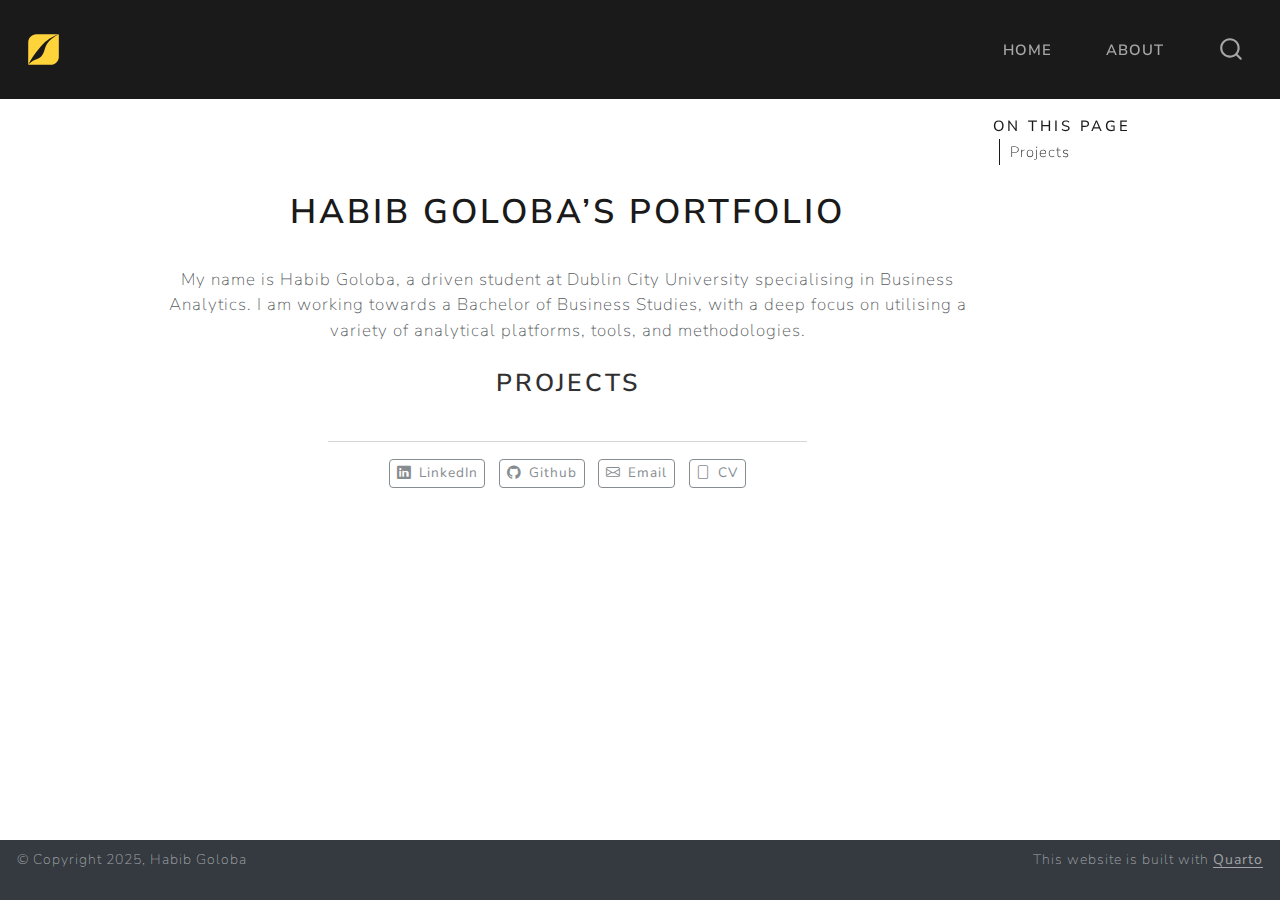
==== docs/index.html @ 38d1c58e "use logo" ====
<!DOCTYPE html>
<html xmlns="http://www.w3.org/1999/xhtml" lang="en" xml:lang="en"><head>

<meta charset="utf-8">
<meta name="generator" content="quarto-1.6.42">

<meta name="viewport" content="width=device-width, initial-scale=1.0, user-scalable=yes">


<title>Habib Goloba’s Portfolio – Habib Goloba</title>
<style>
code{white-space: pre-wrap;}
span.smallcaps{font-variant: small-caps;}
div.columns{display: flex; gap: min(4vw, 1.5em);}
div.column{flex: auto; overflow-x: auto;}
div.hanging-indent{margin-left: 1.5em; text-indent: -1.5em;}
ul.task-list{list-style: none;}
ul.task-list li input[type="checkbox"] {
  width: 0.8em;
  margin: 0 0.8em 0.2em -1em; /* quarto-specific, see https://github.com/quarto-dev/quarto-cli/issues/4556 */ 
  vertical-align: middle;
}
</style>


<script src="site_libs/quarto-nav/quarto-nav.js"></script>
<script src="site_libs/quarto-nav/headroom.min.js"></script>
<script src="site_libs/clipboard/clipboard.min.js"></script>
<script src="site_libs/quarto-search/autocomplete.umd.js"></script>
<script src="site_libs/quarto-search/fuse.min.js"></script>
<script src="site_libs/quarto-search/quarto-search.js"></script>
<meta name="quarto:offset" content="./">
<link href="./images/square-pied-piper-brands.svg" rel="icon" type="image/svg+xml">
<script src="site_libs/quarto-html/quarto.js"></script>
<script src="site_libs/quarto-html/popper.min.js"></script>
<script src="site_libs/quarto-html/tippy.umd.min.js"></script>
<link href="site_libs/quarto-html/tippy.css" rel="stylesheet">
<link href="site_libs/quarto-html/quarto-syntax-highlighting-2f5df379a58b258e96c21c0638c20c03.css" rel="stylesheet" id="quarto-text-highlighting-styles">
<script src="site_libs/bootstrap/bootstrap.min.js"></script>
<link href="site_libs/bootstrap/bootstrap-icons.css" rel="stylesheet">
<link href="site_libs/bootstrap/bootstrap-656419012b14e14691f5a7153554634d.min.css" rel="stylesheet" append-hash="true" id="quarto-bootstrap" data-mode="light">
<script id="quarto-search-options" type="application/json">{
  "location": "navbar",
  "copy-button": false,
  "collapse-after": 3,
  "panel-placement": "end",
  "type": "overlay",
  "limit": 50,
  "keyboard-shortcut": [
    "f",
    "/",
    "s"
  ],
  "show-item-context": false,
  "language": {
    "search-no-results-text": "No results",
    "search-matching-documents-text": "matching documents",
    "search-copy-link-title": "Copy link to search",
    "search-hide-matches-text": "Hide additional matches",
    "search-more-match-text": "more match in this document",
    "search-more-matches-text": "more matches in this document",
    "search-clear-button-title": "Clear",
    "search-text-placeholder": "",
    "search-detached-cancel-button-title": "Cancel",
    "search-submit-button-title": "Submit",
    "search-label": "Search"
  }
}</script>


<link rel="stylesheet" href="styles.css">
</head>

<body class="nav-fixed">

<div id="quarto-search-results"></div>
  <header id="quarto-header" class="headroom fixed-top">
    <nav class="navbar navbar-expand-lg " data-bs-theme="dark">
      <div class="navbar-container container-fluid">
      <div class="navbar-brand-container mx-auto">
    <a href="./index.html" class="navbar-brand navbar-brand-logo">
    <img src="./images/square-pied-piper-brands.svg" alt="" class="navbar-logo">
    </a>
  </div>
            <div id="quarto-search" class="" title="Search"></div>
          <button class="navbar-toggler" type="button" data-bs-toggle="collapse" data-bs-target="#navbarCollapse" aria-controls="navbarCollapse" role="menu" aria-expanded="false" aria-label="Toggle navigation" onclick="if (window.quartoToggleHeadroom) { window.quartoToggleHeadroom(); }">
  <span class="navbar-toggler-icon"></span>
</button>
          <div class="collapse navbar-collapse" id="navbarCollapse">
            <ul class="navbar-nav navbar-nav-scroll ms-auto">
  <li class="nav-item">
    <a class="nav-link active" href="./index.html" aria-current="page"> 
<span class="menu-text">Home</span></a>
  </li>  
  <li class="nav-item">
    <a class="nav-link" href="./about.html"> 
<span class="menu-text">About</span></a>
  </li>  
</ul>
          </div> <!-- /navcollapse -->
            <div class="quarto-navbar-tools">
</div>
      </div> <!-- /container-fluid -->
    </nav>
</header>
<!-- content -->
<div id="quarto-content" class="quarto-container page-columns page-rows-contents page-layout-article page-navbar">
<!-- sidebar -->
<!-- margin-sidebar -->
    <div id="quarto-margin-sidebar" class="sidebar margin-sidebar">
        <nav id="TOC" role="doc-toc" class="toc-active">
    <h2 id="toc-title">On this page</h2>
  <ul>
  <li><a href="#projects" id="toc-projects" class="nav-link active" data-scroll-target="#projects">Projects</a></li>
  </ul>
</nav>
    </div>
<!-- main -->
<div class="quarto-about-jolla">
 <header id="title-block-header" class="quarto-title-block default">
<div class="quarto-title">
<h1 class="title">Habib Goloba’s Portfolio</h1>
</div>
<div class="quarto-title-meta">
  </div>
</header><main class="content" id="quarto-document-content">

<p>My name is Habib Goloba, a driven student at Dublin City University specialising in Business Analytics. I am working towards a Bachelor of Business Studies, with a deep focus on utilising a variety of analytical platforms, tools, and methodologies.</p>
<section id="projects" class="level3">
<h3 data-anchor-id="projects">Projects</h3>


</section>
</main> 
  <hr class="about-sep">
   <div class="about-links">
  <a href="https://www.linkedin.com/in/habib-goloba-99a725255/" class="about-link" rel="" target="_blank">
    <i class="bi bi-linkedin"></i>
     <span class="about-link-text">LinkedIn</span>
  </a>
  <a href="https://github.com/Habib1209" class="about-link" rel="" target="_blank">
    <i class="bi bi-github"></i>
     <span class="about-link-text">Github</span>
  </a>
  <a href="mailto:habib.goloba2@mail.dcu.ie" class="about-link" rel="" target="">
    <i class="bi bi-envelope"></i>
     <span class="about-link-text">Email</span>
  </a>
  <a href="/documentation/cv.pdf" class="about-link" rel="" target="">
    <i class="bi bi-file"></i>
     <span class="about-link-text">CV</span>
  </a>
</div>
</div>
 <!-- /main -->
<script id="quarto-html-after-body" type="application/javascript">
window.document.addEventListener("DOMContentLoaded", function (event) {
  const toggleBodyColorMode = (bsSheetEl) => {
    const mode = bsSheetEl.getAttribute("data-mode");
    const bodyEl = window.document.querySelector("body");
    if (mode === "dark") {
      bodyEl.classList.add("quarto-dark");
      bodyEl.classList.remove("quarto-light");
    } else {
      bodyEl.classList.add("quarto-light");
      bodyEl.classList.remove("quarto-dark");
    }
  }
  const toggleBodyColorPrimary = () => {
    const bsSheetEl = window.document.querySelector("link#quarto-bootstrap");
    if (bsSheetEl) {
      toggleBodyColorMode(bsSheetEl);
    }
  }
  toggleBodyColorPrimary();  
  const isCodeAnnotation = (el) => {
    for (const clz of el.classList) {
      if (clz.startsWith('code-annotation-')) {                     
        return true;
      }
    }
    return false;
  }
  const onCopySuccess = function(e) {
    // button target
    const button = e.trigger;
    // don't keep focus
    button.blur();
    // flash "checked"
    button.classList.add('code-copy-button-checked');
    var currentTitle = button.getAttribute("title");
    button.setAttribute("title", "Copied!");
    let tooltip;
    if (window.bootstrap) {
      button.setAttribute("data-bs-toggle", "tooltip");
      button.setAttribute("data-bs-placement", "left");
      button.setAttribute("data-bs-title", "Copied!");
      tooltip = new bootstrap.Tooltip(button, 
        { trigger: "manual", 
          customClass: "code-copy-button-tooltip",
          offset: [0, -8]});
      tooltip.show();    
    }
    setTimeout(function() {
      if (tooltip) {
        tooltip.hide();
        button.removeAttribute("data-bs-title");
        button.removeAttribute("data-bs-toggle");
        button.removeAttribute("data-bs-placement");
      }
      button.setAttribute("title", currentTitle);
      button.classList.remove('code-copy-button-checked');
    }, 1000);
    // clear code selection
    e.clearSelection();
  }
  const getTextToCopy = function(trigger) {
      const codeEl = trigger.previousElementSibling.cloneNode(true);
      for (const childEl of codeEl.children) {
        if (isCodeAnnotation(childEl)) {
          childEl.remove();
        }
      }
      return codeEl.innerText;
  }
  const clipboard = new window.ClipboardJS('.code-copy-button:not([data-in-quarto-modal])', {
    text: getTextToCopy
  });
  clipboard.on('success', onCopySuccess);
  if (window.document.getElementById('quarto-embedded-source-code-modal')) {
    const clipboardModal = new window.ClipboardJS('.code-copy-button[data-in-quarto-modal]', {
      text: getTextToCopy,
      container: window.document.getElementById('quarto-embedded-source-code-modal')
    });
    clipboardModal.on('success', onCopySuccess);
  }
    var localhostRegex = new RegExp(/^(?:http|https):\/\/localhost\:?[0-9]*\//);
    var mailtoRegex = new RegExp(/^mailto:/);
      var filterRegex = new RegExp('/' + window.location.host + '/');
    var isInternal = (href) => {
        return filterRegex.test(href) || localhostRegex.test(href) || mailtoRegex.test(href);
    }
    // Inspect non-navigation links and adorn them if external
 	var links = window.document.querySelectorAll('a[href]:not(.nav-link):not(.navbar-brand):not(.toc-action):not(.sidebar-link):not(.sidebar-item-toggle):not(.pagination-link):not(.no-external):not([aria-hidden]):not(.dropdown-item):not(.quarto-navigation-tool):not(.about-link)');
    for (var i=0; i<links.length; i++) {
      const link = links[i];
      if (!isInternal(link.href)) {
        // undo the damage that might have been done by quarto-nav.js in the case of
        // links that we want to consider external
        if (link.dataset.originalHref !== undefined) {
          link.href = link.dataset.originalHref;
        }
      }
    }
  function tippyHover(el, contentFn, onTriggerFn, onUntriggerFn) {
    const config = {
      allowHTML: true,
      maxWidth: 500,
      delay: 100,
      arrow: false,
      appendTo: function(el) {
          return el.parentElement;
      },
      interactive: true,
      interactiveBorder: 10,
      theme: 'quarto',
      placement: 'bottom-start',
    };
    if (contentFn) {
      config.content = contentFn;
    }
    if (onTriggerFn) {
      config.onTrigger = onTriggerFn;
    }
    if (onUntriggerFn) {
      config.onUntrigger = onUntriggerFn;
    }
    window.tippy(el, config); 
  }
  const noterefs = window.document.querySelectorAll('a[role="doc-noteref"]');
  for (var i=0; i<noterefs.length; i++) {
    const ref = noterefs[i];
    tippyHover(ref, function() {
      // use id or data attribute instead here
      let href = ref.getAttribute('data-footnote-href') || ref.getAttribute('href');
      try { href = new URL(href).hash; } catch {}
      const id = href.replace(/^#\/?/, "");
      const note = window.document.getElementById(id);
      if (note) {
        return note.innerHTML;
      } else {
        return "";
      }
    });
  }
  const xrefs = window.document.querySelectorAll('a.quarto-xref');
  const processXRef = (id, note) => {
    // Strip column container classes
    const stripColumnClz = (el) => {
      el.classList.remove("page-full", "page-columns");
      if (el.children) {
        for (const child of el.children) {
          stripColumnClz(child);
        }
      }
    }
    stripColumnClz(note)
    if (id === null || id.startsWith('sec-')) {
      // Special case sections, only their first couple elements
      const container = document.createElement("div");
      if (note.children && note.children.length > 2) {
        container.appendChild(note.children[0].cloneNode(true));
        for (let i = 1; i < note.children.length; i++) {
          const child = note.children[i];
          if (child.tagName === "P" && child.innerText === "") {
            continue;
          } else {
            container.appendChild(child.cloneNode(true));
            break;
          }
        }
        if (window.Quarto?.typesetMath) {
          window.Quarto.typesetMath(container);
        }
        return container.innerHTML
      } else {
        if (window.Quarto?.typesetMath) {
          window.Quarto.typesetMath(note);
        }
        return note.innerHTML;
      }
    } else {
      // Remove any anchor links if they are present
      const anchorLink = note.querySelector('a.anchorjs-link');
      if (anchorLink) {
        anchorLink.remove();
      }
      if (window.Quarto?.typesetMath) {
        window.Quarto.typesetMath(note);
      }
      if (note.classList.contains("callout")) {
        return note.outerHTML;
      } else {
        return note.innerHTML;
      }
    }
  }
  for (var i=0; i<xrefs.length; i++) {
    const xref = xrefs[i];
    tippyHover(xref, undefined, function(instance) {
      instance.disable();
      let url = xref.getAttribute('href');
      let hash = undefined; 
      if (url.startsWith('#')) {
        hash = url;
      } else {
        try { hash = new URL(url).hash; } catch {}
      }
      if (hash) {
        const id = hash.replace(/^#\/?/, "");
        const note = window.document.getElementById(id);
        if (note !== null) {
          try {
            const html = processXRef(id, note.cloneNode(true));
            instance.setContent(html);
          } finally {
            instance.enable();
            instance.show();
          }
        } else {
          // See if we can fetch this
          fetch(url.split('#')[0])
          .then(res => res.text())
          .then(html => {
            const parser = new DOMParser();
            const htmlDoc = parser.parseFromString(html, "text/html");
            const note = htmlDoc.getElementById(id);
            if (note !== null) {
              const html = processXRef(id, note);
              instance.setContent(html);
            } 
          }).finally(() => {
            instance.enable();
            instance.show();
          });
        }
      } else {
        // See if we can fetch a full url (with no hash to target)
        // This is a special case and we should probably do some content thinning / targeting
        fetch(url)
        .then(res => res.text())
        .then(html => {
          const parser = new DOMParser();
          const htmlDoc = parser.parseFromString(html, "text/html");
          const note = htmlDoc.querySelector('main.content');
          if (note !== null) {
            // This should only happen for chapter cross references
            // (since there is no id in the URL)
            // remove the first header
            if (note.children.length > 0 && note.children[0].tagName === "HEADER") {
              note.children[0].remove();
            }
            const html = processXRef(null, note);
            instance.setContent(html);
          } 
        }).finally(() => {
          instance.enable();
          instance.show();
        });
      }
    }, function(instance) {
    });
  }
      let selectedAnnoteEl;
      const selectorForAnnotation = ( cell, annotation) => {
        let cellAttr = 'data-code-cell="' + cell + '"';
        let lineAttr = 'data-code-annotation="' +  annotation + '"';
        const selector = 'span[' + cellAttr + '][' + lineAttr + ']';
        return selector;
      }
      const selectCodeLines = (annoteEl) => {
        const doc = window.document;
        const targetCell = annoteEl.getAttribute("data-target-cell");
        const targetAnnotation = annoteEl.getAttribute("data-target-annotation");
        const annoteSpan = window.document.querySelector(selectorForAnnotation(targetCell, targetAnnotation));
        const lines = annoteSpan.getAttribute("data-code-lines").split(",");
        const lineIds = lines.map((line) => {
          return targetCell + "-" + line;
        })
        let top = null;
        let height = null;
        let parent = null;
        if (lineIds.length > 0) {
            //compute the position of the single el (top and bottom and make a div)
            const el = window.document.getElementById(lineIds[0]);
            top = el.offsetTop;
            height = el.offsetHeight;
            parent = el.parentElement.parentElement;
          if (lineIds.length > 1) {
            const lastEl = window.document.getElementById(lineIds[lineIds.length - 1]);
            const bottom = lastEl.offsetTop + lastEl.offsetHeight;
            height = bottom - top;
          }
          if (top !== null && height !== null && parent !== null) {
            // cook up a div (if necessary) and position it 
            let div = window.document.getElementById("code-annotation-line-highlight");
            if (div === null) {
              div = window.document.createElement("div");
              div.setAttribute("id", "code-annotation-line-highlight");
              div.style.position = 'absolute';
              parent.appendChild(div);
            }
            div.style.top = top - 2 + "px";
            div.style.height = height + 4 + "px";
            div.style.left = 0;
            let gutterDiv = window.document.getElementById("code-annotation-line-highlight-gutter");
            if (gutterDiv === null) {
              gutterDiv = window.document.createElement("div");
              gutterDiv.setAttribute("id", "code-annotation-line-highlight-gutter");
              gutterDiv.style.position = 'absolute';
              const codeCell = window.document.getElementById(targetCell);
              const gutter = codeCell.querySelector('.code-annotation-gutter');
              gutter.appendChild(gutterDiv);
            }
            gutterDiv.style.top = top - 2 + "px";
            gutterDiv.style.height = height + 4 + "px";
          }
          selectedAnnoteEl = annoteEl;
        }
      };
      const unselectCodeLines = () => {
        const elementsIds = ["code-annotation-line-highlight", "code-annotation-line-highlight-gutter"];
        elementsIds.forEach((elId) => {
          const div = window.document.getElementById(elId);
          if (div) {
            div.remove();
          }
        });
        selectedAnnoteEl = undefined;
      };
        // Handle positioning of the toggle
    window.addEventListener(
      "resize",
      throttle(() => {
        elRect = undefined;
        if (selectedAnnoteEl) {
          selectCodeLines(selectedAnnoteEl);
        }
      }, 10)
    );
    function throttle(fn, ms) {
    let throttle = false;
    let timer;
      return (...args) => {
        if(!throttle) { // first call gets through
            fn.apply(this, args);
            throttle = true;
        } else { // all the others get throttled
            if(timer) clearTimeout(timer); // cancel #2
            timer = setTimeout(() => {
              fn.apply(this, args);
              timer = throttle = false;
            }, ms);
        }
      };
    }
      // Attach click handler to the DT
      const annoteDls = window.document.querySelectorAll('dt[data-target-cell]');
      for (const annoteDlNode of annoteDls) {
        annoteDlNode.addEventListener('click', (event) => {
          const clickedEl = event.target;
          if (clickedEl !== selectedAnnoteEl) {
            unselectCodeLines();
            const activeEl = window.document.querySelector('dt[data-target-cell].code-annotation-active');
            if (activeEl) {
              activeEl.classList.remove('code-annotation-active');
            }
            selectCodeLines(clickedEl);
            clickedEl.classList.add('code-annotation-active');
          } else {
            // Unselect the line
            unselectCodeLines();
            clickedEl.classList.remove('code-annotation-active');
          }
        });
      }
  const findCites = (el) => {
    const parentEl = el.parentElement;
    if (parentEl) {
      const cites = parentEl.dataset.cites;
      if (cites) {
        return {
          el,
          cites: cites.split(' ')
        };
      } else {
        return findCites(el.parentElement)
      }
    } else {
      return undefined;
    }
  };
  var bibliorefs = window.document.querySelectorAll('a[role="doc-biblioref"]');
  for (var i=0; i<bibliorefs.length; i++) {
    const ref = bibliorefs[i];
    const citeInfo = findCites(ref);
    if (citeInfo) {
      tippyHover(citeInfo.el, function() {
        var popup = window.document.createElement('div');
        citeInfo.cites.forEach(function(cite) {
          var citeDiv = window.document.createElement('div');
          citeDiv.classList.add('hanging-indent');
          citeDiv.classList.add('csl-entry');
          var biblioDiv = window.document.getElementById('ref-' + cite);
          if (biblioDiv) {
            citeDiv.innerHTML = biblioDiv.innerHTML;
          }
          popup.appendChild(citeDiv);
        });
        return popup.innerHTML;
      });
    }
  }
});
</script>
</div> <!-- /content -->
<footer class="footer">
  <div class="nav-footer">
    <div class="nav-footer-left">
<p>© Copyright 2025, Habib Goloba</p>
</div>   
    <div class="nav-footer-center">
      &nbsp;
    </div>
    <div class="nav-footer-right">
<p>This website is built with <a href="https://quarto.org/" target="_blank">Quarto</a></p>
</div>
  </div>
</footer>




</body></html>
---- docs/site_libs/quarto-html/tippy.css ----
.tippy-box[data-animation=fade][data-state=hidden]{opacity:0}[data-tippy-root]{max-width:calc(100vw - 10px)}.tippy-box{position:relative;background-color:#333;color:#fff;border-radius:4px;font-size:14px;line-height:1.4;white-space:normal;outline:0;transition-property:transform,visibility,opacity}.tippy-box[data-placement^=top]>.tippy-arrow{bottom:0}.tippy-box[data-placement^=top]>.tippy-arrow:before{bottom:-7px;left:0;border-width:8px 8px 0;border-top-color:initial;transform-origin:center top}.tippy-box[data-placement^=bottom]>.tippy-arrow{top:0}.tippy-box[data-placement^=bottom]>.tippy-arrow:before{top:-7px;left:0;border-width:0 8px 8px;border-bottom-color:initial;transform-origin:center bottom}.tippy-box[data-placement^=left]>.tippy-arrow{right:0}.tippy-box[data-placement^=left]>.tippy-arrow:before{border-width:8px 0 8px 8px;border-left-color:initial;right:-7px;transform-origin:center left}.tippy-box[data-placement^=right]>.tippy-arrow{left:0}.tippy-box[data-placement^=right]>.tippy-arrow:before{left:-7px;border-width:8px 8px 8px 0;border-right-color:initial;transform-origin:center right}.tippy-box[data-inertia][data-state=visible]{transition-timing-function:cubic-bezier(.54,1.5,.38,1.11)}.tippy-arrow{width:16px;height:16px;color:#333}.tippy-arrow:before{content:"";position:absolute;border-color:transparent;border-style:solid}.tippy-content{position:relative;padding:5px 9px;z-index:1}
---- docs/site_libs/quarto-html/quarto-syntax-highlighting-2f5df379a58b258e96c21c0638c20c03.css ----
/* quarto syntax highlight colors */
:root {
  --quarto-hl-ot-color: #003B4F;
  --quarto-hl-at-color: #657422;
  --quarto-hl-ss-color: #20794D;
  --quarto-hl-an-color: #5E5E5E;
  --quarto-hl-fu-color: #4758AB;
  --quarto-hl-st-color: #20794D;
  --quarto-hl-cf-color: #003B4F;
  --quarto-hl-op-color: #5E5E5E;
  --quarto-hl-er-color: #AD0000;
  --quarto-hl-bn-color: #AD0000;
  --quarto-hl-al-color: #AD0000;
  --quarto-hl-va-color: #111111;
  --quarto-hl-bu-color: inherit;
  --quarto-hl-ex-color: inherit;
  --quarto-hl-pp-color: #AD0000;
  --quarto-hl-in-color: #5E5E5E;
  --quarto-hl-vs-color: #20794D;
  --quarto-hl-wa-color: #5E5E5E;
  --quarto-hl-do-color: #5E5E5E;
  --quarto-hl-im-color: #00769E;
  --quarto-hl-ch-color: #20794D;
  --quarto-hl-dt-color: #AD0000;
  --quarto-hl-fl-color: #AD0000;
  --quarto-hl-co-color: #5E5E5E;
  --quarto-hl-cv-color: #5E5E5E;
  --quarto-hl-cn-color: #8f5902;
  --quarto-hl-sc-color: #5E5E5E;
  --quarto-hl-dv-color: #AD0000;
  --quarto-hl-kw-color: #003B4F;
}

/* other quarto variables */
:root {
  --quarto-font-monospace: SFMono-Regular, Menlo, Monaco, Consolas, "Liberation Mono", "Courier New", monospace;
}

pre > code.sourceCode > span {
  color: #003B4F;
}

code span {
  color: #003B4F;
}

code.sourceCode > span {
  color: #003B4F;
}

div.sourceCode,
div.sourceCode pre.sourceCode {
  color: #003B4F;
}

code span.ot {
  color: #003B4F;
  font-style: inherit;
}

code span.at {
  color: #657422;
  font-style: inherit;
}

code span.ss {
  color: #20794D;
  font-style: inherit;
}

code span.an {
  color: #5E5E5E;
  font-style: inherit;
}

code span.fu {
  color: #4758AB;
  font-style: inherit;
}

code span.st {
  color: #20794D;
  font-style: inherit;
}

code span.cf {
  color: #003B4F;
  font-weight: bold;
  font-style: inherit;
}

code span.op {
  color: #5E5E5E;
  font-style: inherit;
}

code span.er {
  color: #AD0000;
  font-style: inherit;
}

code span.bn {
  color: #AD0000;
  font-style: inherit;
}

code span.al {
  color: #AD0000;
  font-style: inherit;
}

code span.va {
  color: #111111;
  font-style: inherit;
}

code span.bu {
  font-style: inherit;
}

code span.ex {
  font-style: inherit;
}

code span.pp {
  color: #AD0000;
  font-style: inherit;
}

code span.in {
  color: #5E5E5E;
  font-style: inherit;
}

code span.vs {
  color: #20794D;
  font-style: inherit;
}

code span.wa {
  color: #5E5E5E;
  font-style: italic;
}

code span.do {
  color: #5E5E5E;
  font-style: italic;
}

code span.im {
  color: #00769E;
  font-style: inherit;
}

code span.ch {
  color: #20794D;
  font-style: inherit;
}

code span.dt {
  color: #AD0000;
  font-style: inherit;
}

code span.fl {
  color: #AD0000;
  font-style: inherit;
}

code span.co {
  color: #5E5E5E;
  font-style: inherit;
}

code span.cv {
  color: #5E5E5E;
  font-style: italic;
}

code span.cn {
  color: #8f5902;
  font-style: inherit;
}

code span.sc {
  color: #5E5E5E;
  font-style: inherit;
}

code span.dv {
  color: #AD0000;
  font-style: inherit;
}

code span.kw {
  color: #003B4F;
  font-weight: bold;
  font-style: inherit;
}

.prevent-inlining {
  content: "</";
}

/*# sourceMappingURL=35eb38a806ee71ea6d2563be2308c832.css.map */
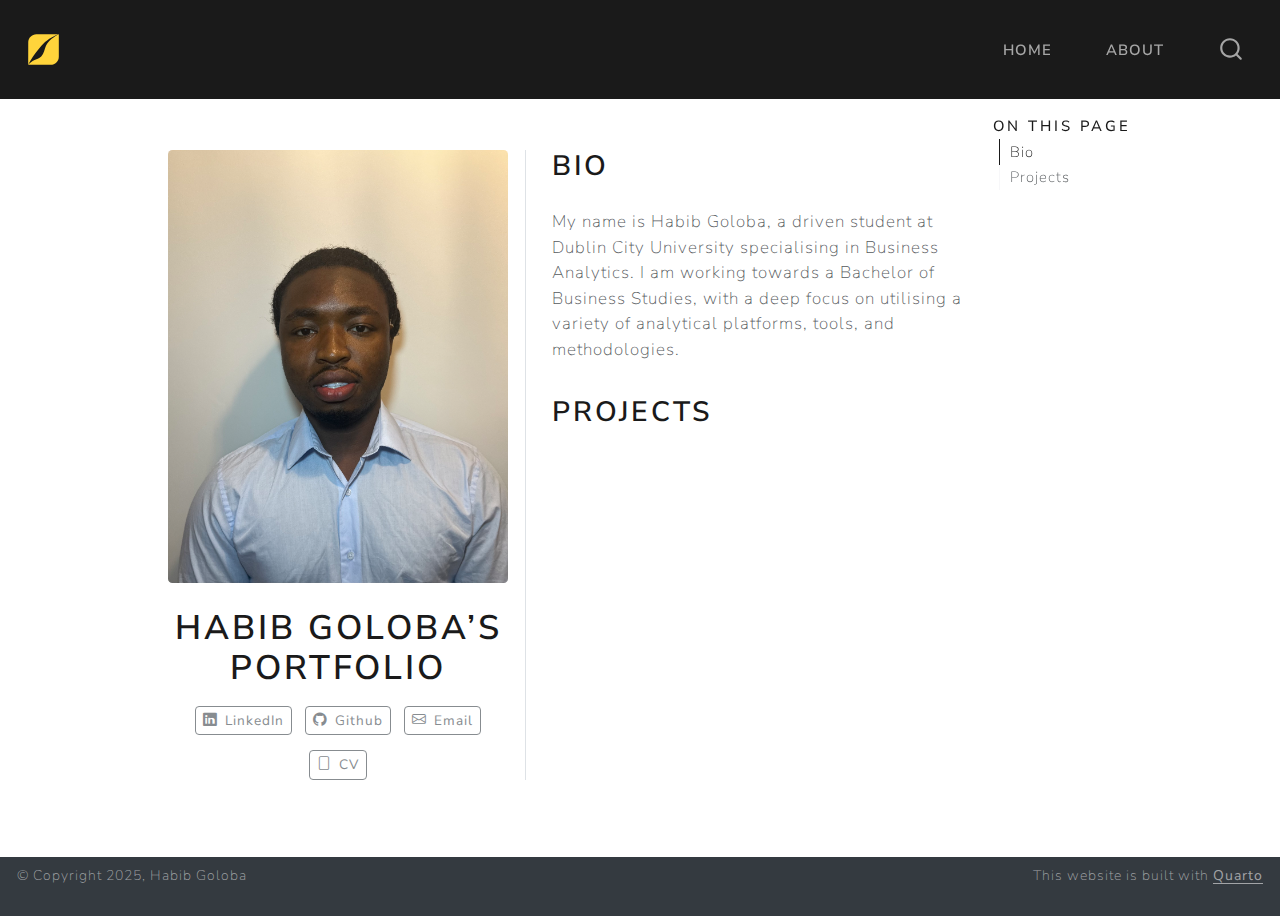
==== commit abc765b8: "added headshot image and logo" ====
--- a/docs/index.html
+++ b/docs/index.html
@@ -111,29 +111,24 @@
         <nav id="TOC" role="doc-toc" class="toc-active">
     <h2 id="toc-title">On this page</h2>
   <ul>
-  <li><a href="#projects" id="toc-projects" class="nav-link active" data-scroll-target="#projects">Projects</a></li>
+  <li><a href="#bio" id="toc-bio" class="nav-link active" data-scroll-target="#bio">Bio</a></li>
+  <li><a href="#projects" id="toc-projects" class="nav-link" data-scroll-target="#projects">Projects</a></li>
   </ul>
 </nav>
     </div>
 <!-- main -->
-<div class="quarto-about-jolla">
- <header id="title-block-header" class="quarto-title-block default">
+<div class="quarto-about-trestles">
+  <div class="about-entity">
+    <img src="images/headshot.jpeg" class="about-image
+  rounded " style="width: 20em;">
+<header id="title-block-header" class="quarto-title-block default">
 <div class="quarto-title">
 <h1 class="title">Habib Goloba’s Portfolio</h1>
 </div>
 <div class="quarto-title-meta">
   </div>
-</header><main class="content" id="quarto-document-content">
-
-<p>My name is Habib Goloba, a driven student at Dublin City University specialising in Business Analytics. I am working towards a Bachelor of Business Studies, with a deep focus on utilising a variety of analytical platforms, tools, and methodologies.</p>
-<section id="projects" class="level3">
-<h3 data-anchor-id="projects">Projects</h3>
-
-
-</section>
-</main> 
-  <hr class="about-sep">
-   <div class="about-links">
+</header>
+    <div class="about-links">
   <a href="https://www.linkedin.com/in/habib-goloba-99a725255/" class="about-link" rel="" target="_blank">
     <i class="bi bi-linkedin"></i>
      <span class="about-link-text">LinkedIn</span>
@@ -151,6 +146,19 @@
      <span class="about-link-text">CV</span>
   </a>
 </div>
+  </div>
+  <div class="about-contents"><main class="content" id="quarto-document-content">
+
+<section id="bio" class="level2">
+<h2 data-anchor-id="bio">Bio</h2>
+<p>My name is Habib Goloba, a driven student at Dublin City University specialising in Business Analytics. I am working towards a Bachelor of Business Studies, with a deep focus on utilising a variety of analytical platforms, tools, and methodologies.</p>
+</section>
+<section id="projects" class="level2">
+<h2 data-anchor-id="projects">Projects</h2>
+
+
+</section>
+</main></div>
 </div>
  <!-- /main -->
 <script id="quarto-html-after-body" type="application/javascript">
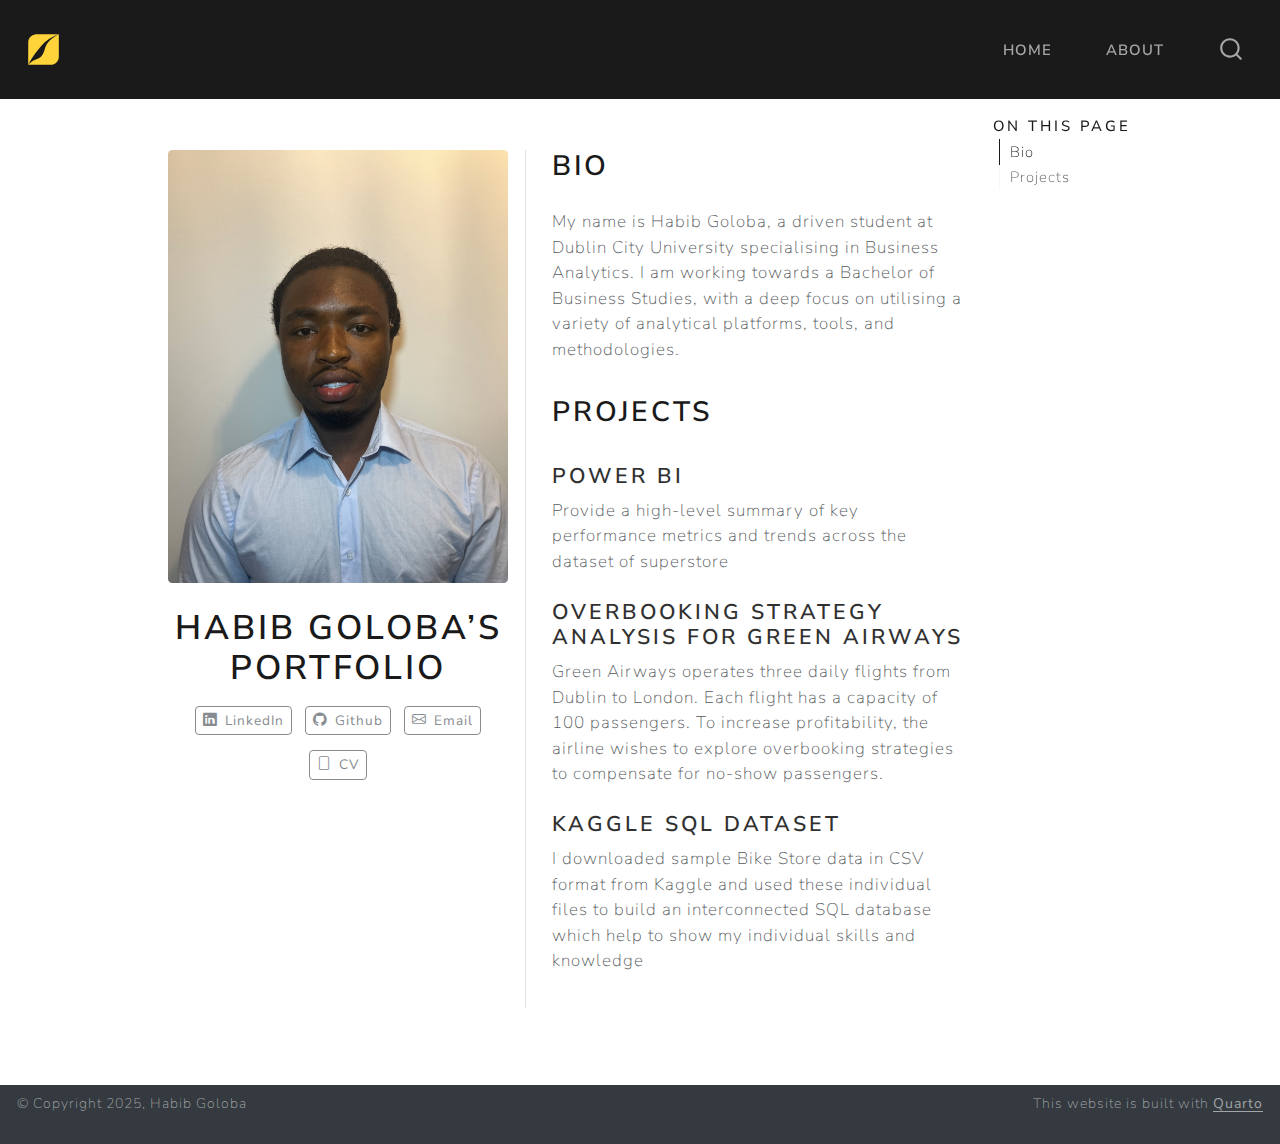
==== commit b3d3b56d: "added projects" ====
--- a/docs/index.html
+++ b/docs/index.html
@@ -155,8 +155,20 @@
 </section>
 <section id="projects" class="level2">
 <h2 data-anchor-id="projects">Projects</h2>
-
-
+<section id="power-bi" class="level4">
+<h4 data-anchor-id="power-bi">Power BI</h4>
+<p>Provide a high-level summary of key performance metrics and trends across the dataset of superstore</p>
+</section>
+<section id="overbooking-strategy-analysis-for-green-airways" class="level4">
+<h4 data-anchor-id="overbooking-strategy-analysis-for-green-airways">Overbooking Strategy Analysis for Green Airways</h4>
+<p>Green Airways operates three daily flights from Dublin to London. Each flight has a capacity of 100 passengers. To increase profitability, the airline wishes to explore overbooking strategies to compensate for no-show passengers.</p>
+</section>
+<section id="kaggle-sql-dataset" class="level4">
+<h4 data-anchor-id="kaggle-sql-dataset">Kaggle sql dataset</h4>
+<p>I downloaded sample Bike Store data in CSV format from Kaggle and used these individual files to build an interconnected SQL database which help to show my individual skills and knowledge</p>
+
+
+</section>
 </section>
 </main></div>
 </div>
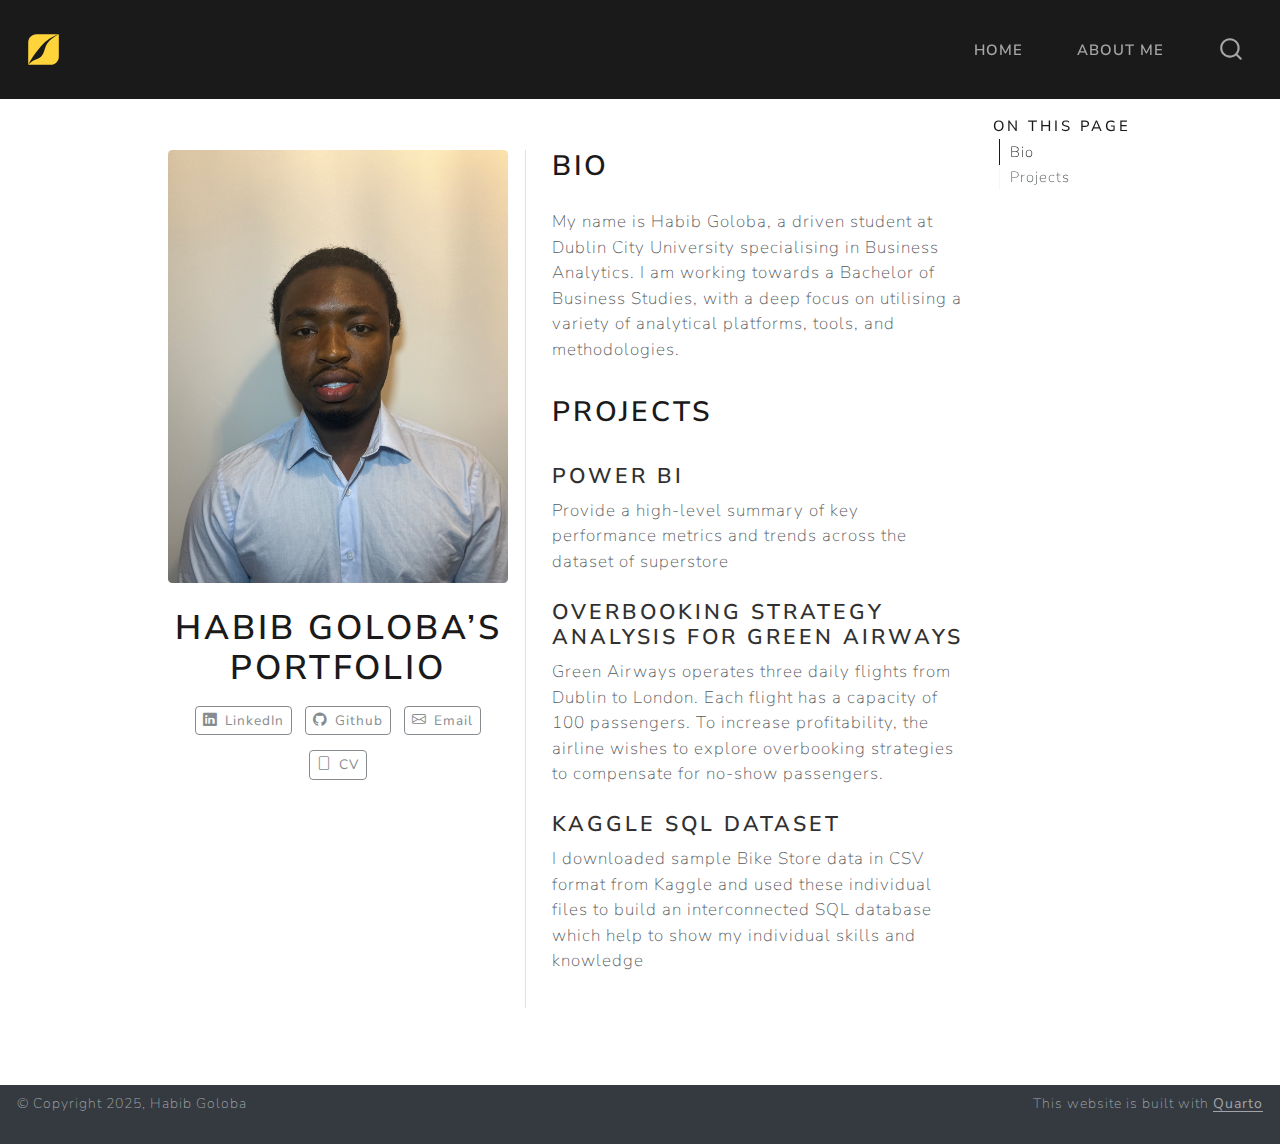
==== commit b4549b45: "biography" ====
--- a/docs/index.html
+++ b/docs/index.html
@@ -94,7 +94,7 @@
   </li>  
   <li class="nav-item">
     <a class="nav-link" href="./about.html"> 
-<span class="menu-text">About</span></a>
+<span class="menu-text">About Me</span></a>
   </li>  
 </ul>
           </div> <!-- /navcollapse -->
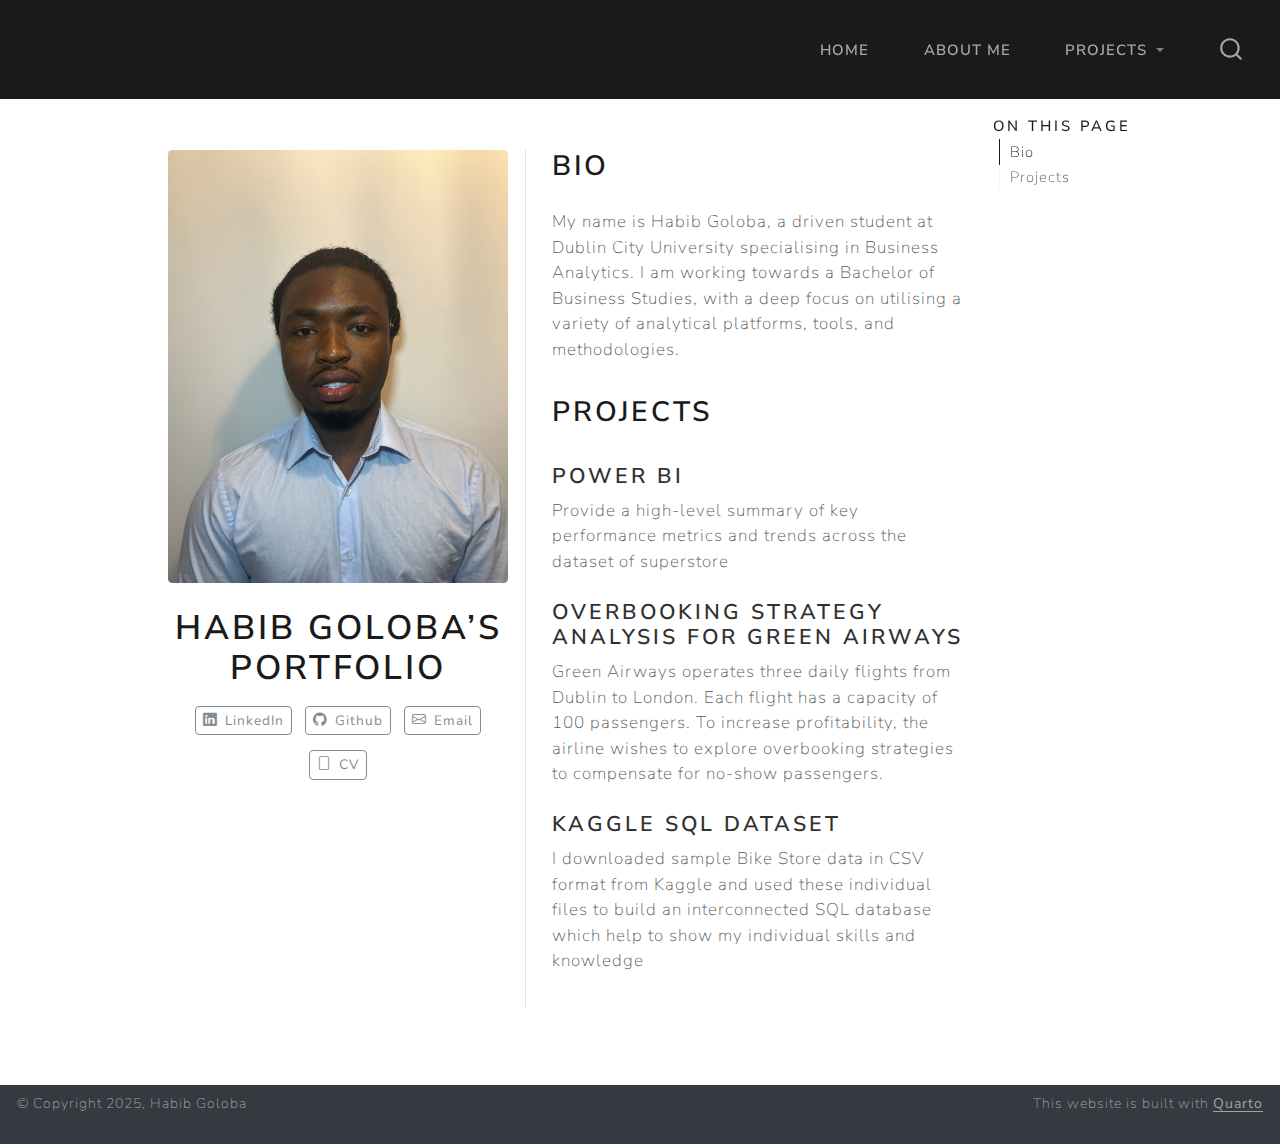
==== commit 37094ef7: "project1 page complete" ====
--- a/docs/index.html
+++ b/docs/index.html
@@ -96,6 +96,25 @@
     <a class="nav-link" href="./about.html"> 
 <span class="menu-text">About Me</span></a>
   </li>  
+  <li class="nav-item dropdown ">
+    <a class="nav-link dropdown-toggle" href="#" id="nav-menu-projects" role="link" data-bs-toggle="dropdown" aria-expanded="false">
+ <span class="menu-text">Projects</span>
+    </a>
+    <ul class="dropdown-menu dropdown-menu-end" aria-labelledby="nav-menu-projects">    
+        <li>
+    <a class="dropdown-item" href="./project1.html">
+ <span class="dropdown-text">Power BI</span></a>
+  </li>  
+        <li>
+    <a class="dropdown-item" href="./project2.html">
+ <span class="dropdown-text">Overbooking Strategy Analysis</span></a>
+  </li>  
+        <li>
+    <a class="dropdown-item" href="./project3.html">
+ <span class="dropdown-text">Kaggle SQL Dataset</span></a>
+  </li>  
+    </ul>
+  </li>
 </ul>
           </div> <!-- /navcollapse -->
             <div class="quarto-navbar-tools">
--- a/docs/styles.css
+++ b/docs/styles.css
@@ -1,6 +1,8 @@
 /* css styles */
-.navbar-logo {
-    width: 35px;
-    height: 35px;
-    max-height: none;
+img:hover {
+    transform: scale(1.05);
 }
+
+img {
+    transition: transform 0.2s ease-out;
+}
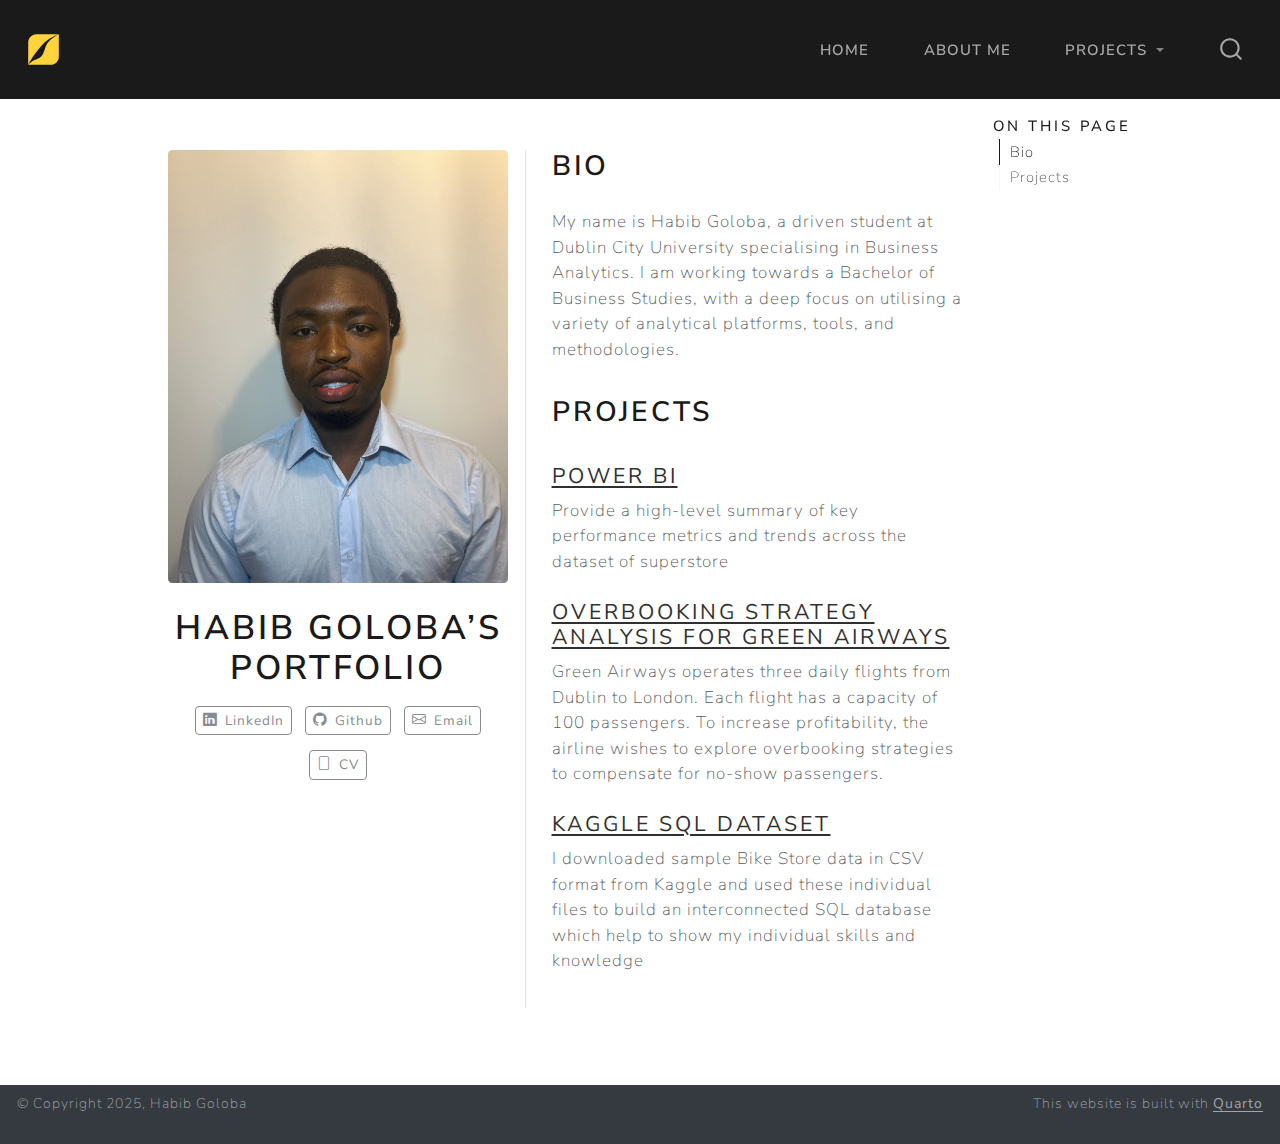
==== commit b1fbd5e5: "links to projects on homepage" ====
--- a/docs/index.html
+++ b/docs/index.html
@@ -175,15 +175,15 @@
 <section id="projects" class="level2">
 <h2 data-anchor-id="projects">Projects</h2>
 <section id="power-bi" class="level4">
-<h4 data-anchor-id="power-bi">Power BI</h4>
+<h4 data-anchor-id="power-bi"><a href="./project1.html">Power BI</a></h4>
 <p>Provide a high-level summary of key performance metrics and trends across the dataset of superstore</p>
 </section>
 <section id="overbooking-strategy-analysis-for-green-airways" class="level4">
-<h4 data-anchor-id="overbooking-strategy-analysis-for-green-airways">Overbooking Strategy Analysis for Green Airways</h4>
+<h4 data-anchor-id="overbooking-strategy-analysis-for-green-airways"><a href="./project2.html">Overbooking Strategy Analysis for Green Airways</a></h4>
 <p>Green Airways operates three daily flights from Dublin to London. Each flight has a capacity of 100 passengers. To increase profitability, the airline wishes to explore overbooking strategies to compensate for no-show passengers.</p>
 </section>
 <section id="kaggle-sql-dataset" class="level4">
-<h4 data-anchor-id="kaggle-sql-dataset">Kaggle sql dataset</h4>
+<h4 data-anchor-id="kaggle-sql-dataset"><a href="./project3.html">Kaggle sql dataset</a></h4>
 <p>I downloaded sample Bike Store data in CSV format from Kaggle and used these individual files to build an interconnected SQL database which help to show my individual skills and knowledge</p>
 
 
--- a/docs/styles.css
+++ b/docs/styles.css
@@ -1,4 +1,10 @@
 /* css styles */
+.navbar-logo {
+    width: 35px;
+    height: 35px;
+    max-height: none;
+}
+
 img:hover {
     transform: scale(1.05);
 }
@@ -6,3 +12,21 @@
 img {
     transition: transform 0.2s ease-out;
 }
+
+.project-btn {
+    transition: transform 0.2s ease-out;
+}
+
+.project-btn:hover {
+    transform: scale(1.05);
+    color: black !important;
+    background-color: rgb(255, 212, 59) !important;
+}
+
+.nav-item a:hover {
+    color: rgb(255, 212, 59) !important;
+}
+
+#projects a:hover {
+    color: rgb(255, 212, 59) !important;
+}
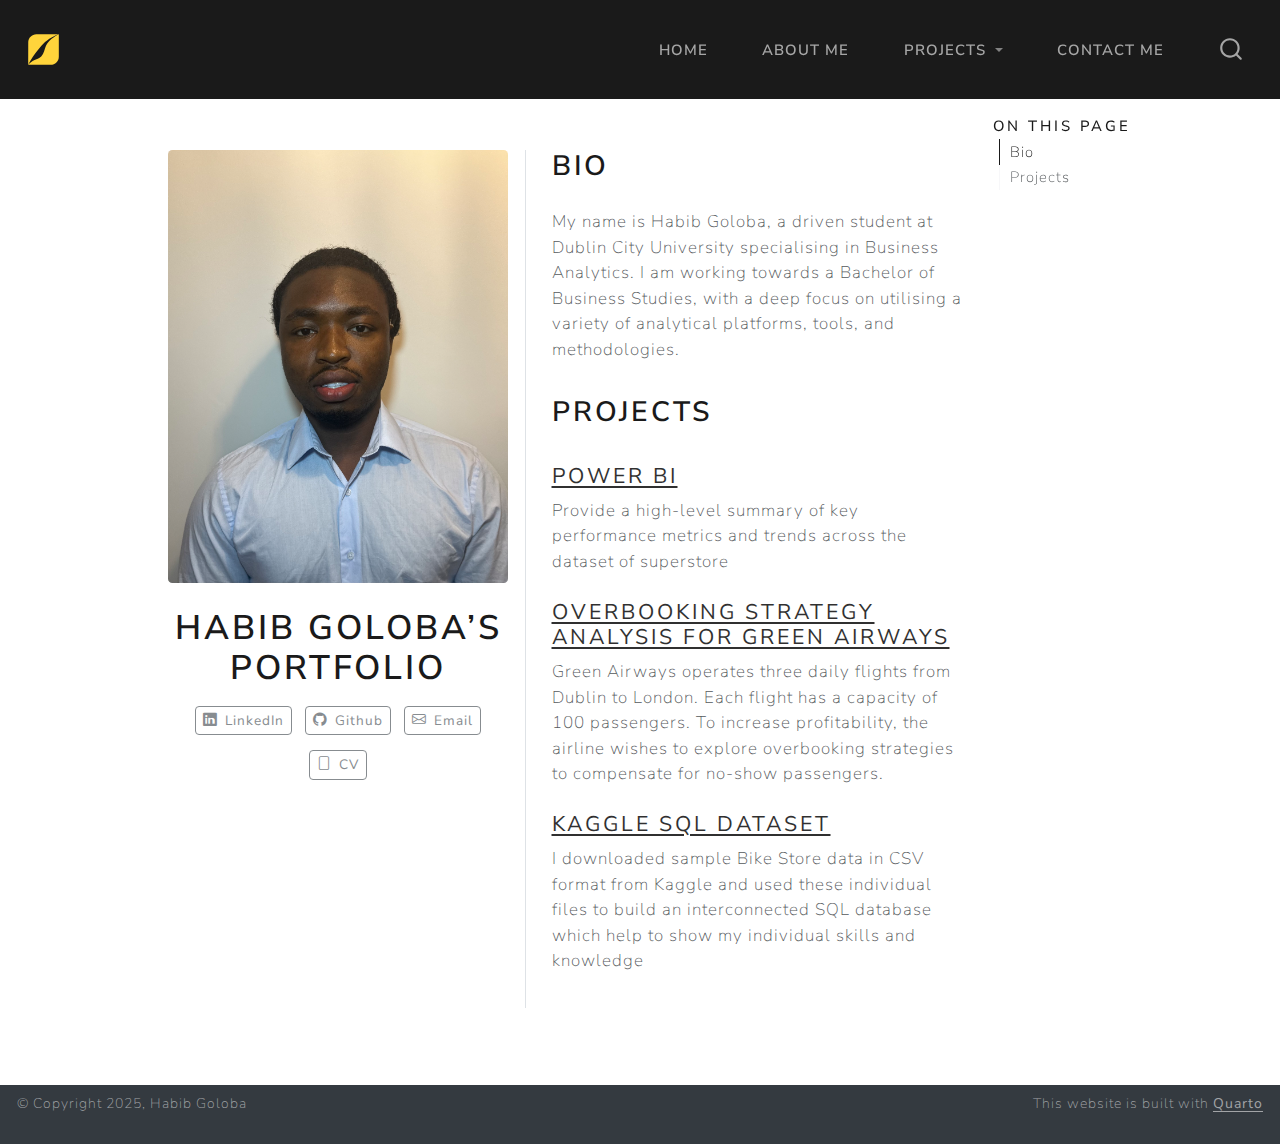
==== commit 3640d97a: "contact me page complete" ====
--- a/docs/index.html
+++ b/docs/index.html
@@ -115,6 +115,10 @@
   </li>  
     </ul>
   </li>
+  <li class="nav-item">
+    <a class="nav-link" href="./contact.html"> 
+<span class="menu-text">Contact Me</span></a>
+  </li>  
 </ul>
           </div> <!-- /navcollapse -->
             <div class="quarto-navbar-tools">
--- a/docs/styles.css
+++ b/docs/styles.css
@@ -30,3 +30,8 @@
 #projects a:hover {
     color: rgb(255, 212, 59) !important;
 }
+
+.quarto-about-jolla {
+    /* Center contact page section */
+    margin: auto 0 !important;
+}
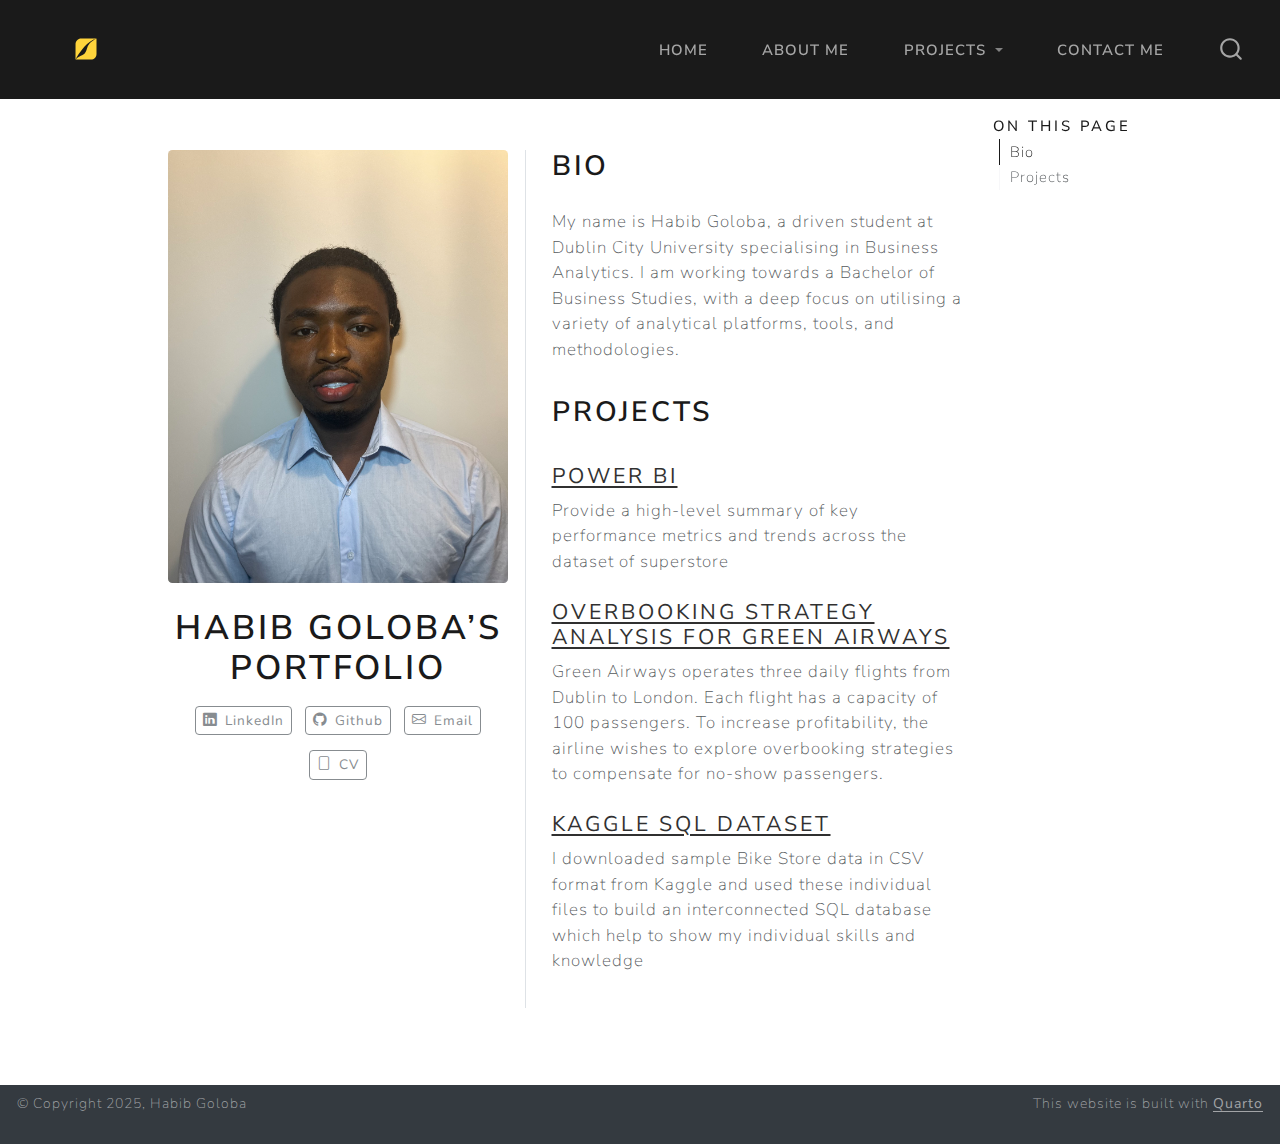
==== commit 3f3b257b: "link to google drive CV" ====
--- a/docs/index.html
+++ b/docs/index.html
@@ -164,7 +164,7 @@
     <i class="bi bi-envelope"></i>
      <span class="about-link-text">Email</span>
   </a>
-  <a href="/documentation/cv.pdf" class="about-link" rel="" target="">
+  <a href="https://drive.google.com/file/d/11bpakXRc01M6hcvKBLvL4CNxD7yyQPUL/view?usp=drive_link" class="about-link" rel="" target="_blank">
     <i class="bi bi-file"></i>
      <span class="about-link-text">CV</span>
   </a>
--- a/docs/styles.css
+++ b/docs/styles.css
@@ -1,16 +1,20 @@
 /* css styles */
-.navbar-logo {
-    width: 35px;
-    height: 35px;
-    max-height: none;
-}
-
 img:hover {
     transform: scale(1.05);
 }
 
 img {
     transition: transform 0.2s ease-out;
+}
+
+iframe {
+    width: 100%;
+    height: 400px;
+}
+
+.navbar-brand img {
+    width: 120px;
+    height: 120px;
 }
 
 .project-btn {
@@ -26,12 +30,3 @@
 .nav-item a:hover {
     color: rgb(255, 212, 59) !important;
 }
-
-#projects a:hover {
-    color: rgb(255, 212, 59) !important;
-}
-
-.quarto-about-jolla {
-    /* Center contact page section */
-    margin: auto 0 !important;
-}
